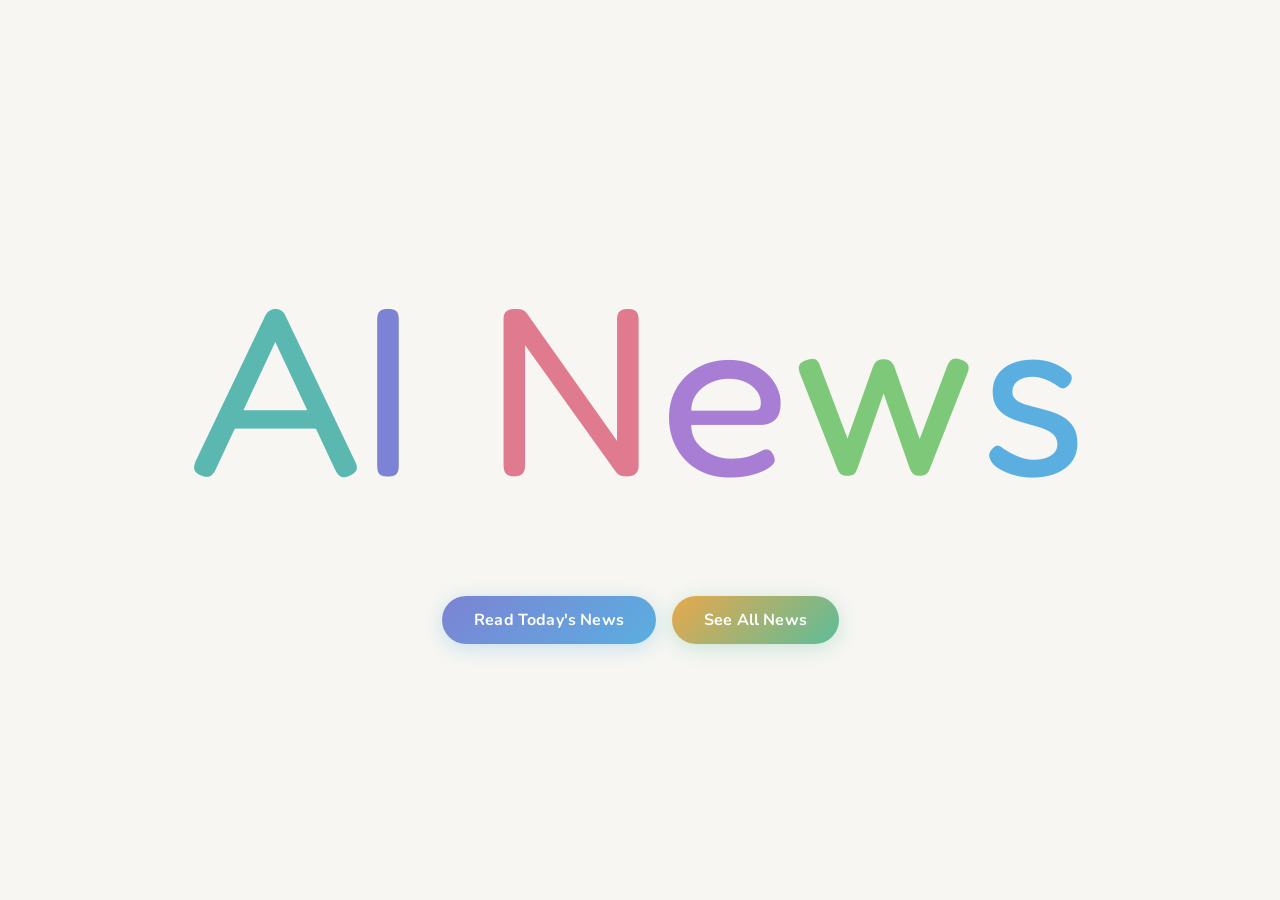
==== index.html @ c5410cfb "Initial site build: homepage, today, archive, publish pipeline" ====
<!DOCTYPE html>
<html lang="en">
<head>
  <meta charset="UTF-8" />
  <meta name="viewport" content="width=device-width, initial-scale=1.0" />
  <title>AI News</title>
  <link rel="icon" href="data:image/svg+xml,<svg xmlns=%22http://www.w3.org/2000/svg%22 viewBox=%220 0 100 100%22><text y=%22.9em%22 font-size=%2290%22>🎉</text></svg>">
  <link rel="preconnect" href="https://fonts.googleapis.com" />
  <link rel="preconnect" href="https://fonts.gstatic.com" crossorigin />
  <link href="https://fonts.googleapis.com/css2?family=Fredoka+One&family=Nunito:wght@400;500;700;800;900&display=swap" rel="stylesheet" />
  <link rel="stylesheet" href="css/style.css" />
</head>
<body>

  <!-- Soft cursor glow that follows the mouse -->
  <div class="cursor-glow" id="cursorGlow"></div>

  <main class="home">
    <!-- Parallax wrapper — JS translates this based on mouse position -->
    <div class="home-parallax" id="homeParallax">

      <!-- Shrink wrapper — CSS animates this on load -->
      <div class="home-wordmark-wrap" id="wordmarkWrap">
        <h1 class="wordmark" aria-label="AI News">
          <span class="word">
            <span class="l-a">A</span><span class="l-i">I</span>
          </span>
          <span class="space"></span>
          <span class="word">
            <span class="l-n">N</span><span class="l-e">e</span><span class="l-w">w</span><span class="l-s">s</span>
          </span>
        </h1>
      </div>

      <div class="home-actions" id="homeActions">
        <a href="today.html" class="btn btn-primary">Read Today's News</a>
        <a href="archive.html" class="btn btn-secondary">See All News</a>
      </div>

    </div>
  </main>

  <script src="js/main.js"></script>
</body>
</html>
---- css/style.css ----
/* ─── Reset & Base ─────────────────────────────────────────────────────────── */

*, *::before, *::after {
  box-sizing: border-box;
  margin: 0;
  padding: 0;
}

:root {
  --bg: #F7F6F2;
  --text: #1A1A1A;
  --text-muted: #6B6B6B;
  --border: #E2E0D8;
  --tile-bg: #FFFFFF;

  /* Button gradients */
  --btn-grad-a: linear-gradient(135deg, #7C83D4, #5AAFE0);
  --btn-grad-b: linear-gradient(135deg, #E8A84C, #5CBD9A);

  --font-display: 'Fredoka One', system-ui, sans-serif;
  --font: 'Nunito', system-ui, sans-serif;
  --transition-base: 0.3s ease;
}

html {
  font-size: 16px;
  -webkit-font-smoothing: antialiased;
}

body {
  background-color: var(--bg);
  color: var(--text);
  font-family: var(--font);
  min-height: 100vh;
}

a {
  text-decoration: none;
  color: inherit;
}

/* ─── Cursor Glow ───────────────────────────────────────────────────────────── */

.cursor-glow {
  position: fixed;
  width: 500px;
  height: 500px;
  border-radius: 50%;
  pointer-events: none;
  transform: translate(-50%, -50%);
  z-index: 0;
  opacity: 0;
  transition: opacity 0.4s ease;
  animation: glowShift 8s ease-in-out infinite;
}

.cursor-glow.active {
  opacity: 1;
}

@keyframes glowShift {
  0%,  100% { background: radial-gradient(circle, rgba(124, 131, 212, 0.18) 0%, transparent 65%); }
  17%        { background: radial-gradient(circle, rgba(224, 122, 143, 0.18) 0%, transparent 65%); }
  34%        { background: radial-gradient(circle, rgba(232, 168, 76,  0.18) 0%, transparent 65%); }
  51%        { background: radial-gradient(circle, rgba(92,  189, 154, 0.18) 0%, transparent 65%); }
  68%        { background: radial-gradient(circle, rgba(90,  175, 224, 0.18) 0%, transparent 65%); }
  85%        { background: radial-gradient(circle, rgba(168, 126, 212, 0.18) 0%, transparent 65%); }
}

/* ─── Wordmark ──────────────────────────────────────────────────────────────── */

.wordmark {
  font-family: var(--font-display);
  font-size: clamp(140px, 26vw, 300px);
  font-weight: 400; /* Fredoka One is a single-weight display font */
  letter-spacing: 0.01em;
  line-height: 1;
  display: flex;
  gap: 0;
  user-select: none;
}

.wordmark .word {
  display: flex;
}

.wordmark .space {
  width: 0.3em;
}

/* Individual letters — color is set by JS on load */
.wordmark span[class^="l-"] {
  display: inline-block;
  cursor: default;
}

/* Spring bounce on hover — overrides the float */
.wordmark span[class^="l-"]:hover {
  animation: letterBounce 0.5s cubic-bezier(0.34, 1.8, 0.64, 1) forwards;
}

@keyframes letterBounce {
  0%   { transform: translateY(0)    scale(1)    rotate(0deg);  }
  35%  { transform: translateY(-20px) scale(1.3)  rotate(-6deg); }
  65%  { transform: translateY(-8px)  scale(1.15) rotate(3deg);  }
  100% { transform: translateY(0)    scale(1)    rotate(0deg);  }
}

/* ─── Homepage ──────────────────────────────────────────────────────────────── */

.home {
  display: flex;
  flex-direction: column;
  align-items: center;
  justify-content: center;
  min-height: 100vh;
  padding: 2rem;
  text-align: center;
  position: relative;
  z-index: 1;
}

/* Mouse parallax target */
.home-parallax {
  display: flex;
  flex-direction: column;
  align-items: center;
  will-change: transform;
  /* JS sets inline transform */
}

/* Shrink/slide animation on load */
.home-wordmark-wrap {
  transform: translateY(0px) scale(1);
  transition: transform 0.8s cubic-bezier(0.34, 1.15, 0.64, 1);
}

.home-wordmark-wrap.shrunk {
  transform: translateY(-20px) scale(0.8);
}

/* Action buttons fade in after wordmark shrinks */
.home-actions {
  display: flex;
  gap: 1rem;
  margin-top: 2.5rem;
  opacity: 0;
  transform: translateY(14px);
  transition: opacity 0.5s ease 0.35s, transform 0.5s ease 0.35s;
  pointer-events: none;
}

.home-actions.visible {
  opacity: 1;
  transform: translateY(0);
  pointer-events: auto;
}

/* ─── Buttons ───────────────────────────────────────────────────────────────── */

.btn {
  display: inline-flex;
  align-items: center;
  padding: 0.8rem 2rem;
  border-radius: 100px;
  font-family: var(--font);
  font-size: 1rem;
  font-weight: 700;
  letter-spacing: 0.01em;
  color: #fff;
  border: none;
  cursor: pointer;
  transition: transform 0.2s cubic-bezier(0.34, 1.5, 0.64, 1),
              box-shadow 0.2s ease,
              opacity 0.2s ease;
}

.btn:hover {
  transform: translateY(-3px) scale(1.04);
}

.btn:active {
  transform: translateY(0) scale(0.98);
}

.btn-primary {
  background: var(--btn-grad-a);
  box-shadow: 0 4px 20px rgba(90, 175, 224, 0.3);
}

.btn-primary:hover {
  box-shadow: 0 8px 30px rgba(90, 175, 224, 0.45);
}

.btn-secondary {
  background: var(--btn-grad-b);
  box-shadow: 0 4px 20px rgba(92, 189, 154, 0.3);
}

.btn-secondary:hover {
  box-shadow: 0 8px 30px rgba(92, 189, 154, 0.45);
}

/* ─── Page Shell (shared nav) ───────────────────────────────────────────────── */

.page {
  min-height: 100vh;
}

.nav {
  display: flex;
  align-items: center;
  justify-content: space-between;
  padding: 1.5rem 2.5rem;
  border-bottom: 1px solid var(--border);
}

.nav-logo {
  font-family: var(--font-display);
  font-size: 1.6rem;
  font-weight: 400;
  letter-spacing: 0.01em;
  display: flex;
  gap: 0;
  cursor: pointer;
}

/* Nav logo letter colors are also randomized by JS on inner pages */
.nav-logo .l-a,
.nav-logo .l-i,
.nav-logo .l-n,
.nav-logo .l-e,
.nav-logo .l-w,
.nav-logo .l-s {
  display: inline-block;
  transition: transform 0.2s cubic-bezier(0.34, 1.6, 0.64, 1);
}

.nav-logo:hover .l-a { transform: translateY(-3px); transition-delay: 0.00s; }
.nav-logo:hover .l-i { transform: translateY(-3px); transition-delay: 0.04s; }
.nav-logo:hover .l-n { transform: translateY(-3px); transition-delay: 0.08s; }
.nav-logo:hover .l-e { transform: translateY(-3px); transition-delay: 0.12s; }
.nav-logo:hover .l-w { transform: translateY(-3px); transition-delay: 0.16s; }
.nav-logo:hover .l-s { transform: translateY(-3px); transition-delay: 0.20s; }

.nav-logo .space {
  width: 0.25em;
}

.nav-links {
  display: flex;
  gap: 2rem;
  font-size: 0.9rem;
  font-weight: 600;
  color: var(--text-muted);
}

.nav-links a:hover { color: var(--text); }
.nav-links a.active { color: var(--text); }

/* ─── Today Page ────────────────────────────────────────────────────────────── */

.today-page .content {
  max-width: 720px;
  margin: 0 auto;
  padding: 4rem 2rem;
}

.today-page .date-label {
  font-size: 0.78rem;
  font-weight: 700;
  letter-spacing: 0.1em;
  text-transform: uppercase;
  color: var(--text-muted);
  margin-bottom: 0.75rem;
}

.today-page h1 {
  font-family: var(--font-display);
  font-size: 2.4rem;
  font-weight: 400;
  letter-spacing: 0.01em;
  margin-bottom: 3rem;
}

.story {
  padding: 2rem 0;
  border-bottom: 1px solid var(--border);
}

.story:first-of-type {
  border-top: 1px solid var(--border);
}

.story-meta {
  display: flex;
  align-items: center;
  gap: 0.75rem;
  margin-bottom: 0.6rem;
}

.story-rank {
  font-size: 0.72rem;
  font-weight: 800;
  letter-spacing: 0.08em;
  text-transform: uppercase;
  color: var(--text-muted);
}

.story-source {
  font-size: 0.72rem;
  font-weight: 600;
  color: var(--text-muted);
  background: var(--border);
  padding: 0.2rem 0.65rem;
  border-radius: 100px;
}

.story h2 {
  font-size: 1.15rem;
  font-weight: 800;
  letter-spacing: -0.01em;
  margin-bottom: 0.5rem;
  line-height: 1.4;
}

.story p {
  font-size: 0.92rem;
  color: var(--text-muted);
  line-height: 1.75;
}

/* ─── Archive Page ──────────────────────────────────────────────────────────── */

.archive-page .content {
  max-width: 1100px;
  margin: 0 auto;
  padding: 4rem 2rem;
}

.archive-page h1 {
  font-family: var(--font-display);
  font-size: 2.4rem;
  font-weight: 400;
  letter-spacing: 0.01em;
  margin-bottom: 3rem;
}

.tile-grid {
  display: grid;
  grid-template-columns: repeat(3, 1fr);
  gap: 1.25rem;
}

.tile {
  background: var(--tile-bg);
  border: 1px solid var(--border);
  border-radius: 16px;
  padding: 1.75rem;
  cursor: pointer;
  transition: transform 0.25s cubic-bezier(0.34, 1.4, 0.64, 1),
              box-shadow 0.25s ease,
              border-color 0.25s ease;
  display: flex;
  flex-direction: column;
  gap: 0.75rem;
}

.tile:hover {
  transform: translateY(-5px) scale(1.01);
  box-shadow: 0 12px 40px rgba(0, 0, 0, 0.07);
  border-color: #ccc;
}

.tile-headline {
  font-size: 1rem;
  font-weight: 700;
  letter-spacing: -0.01em;
  line-height: 1.5;
  color: var(--text);
}

.tile-date {
  font-size: 0.78rem;
  font-weight: 600;
  color: var(--text-muted);
  margin-top: auto;
}

/* ─── Story score pill ──────────────────────────────────────────────────────── */

.story-score {
  font-size: 0.72rem;
  font-weight: 800;
  letter-spacing: 0.04em;
  padding: 0.2rem 0.65rem;
  border-radius: 100px;
  margin-left: auto;
}

/* ─── Story headline link ────────────────────────────────────────────────────── */

.story h2 a {
  color: inherit;
  text-decoration: none;
  transition: opacity 0.2s ease;
}

.story h2 a:hover {
  opacity: 0.65;
}

/* ─── Theme label ────────────────────────────────────────────────────────────── */

.theme-label {
  font-size: 0.82rem;
  font-weight: 700;
  color: var(--text-muted);
  margin-bottom: 2rem;
  letter-spacing: 0.01em;
}

/* ─── Tile accent bar ────────────────────────────────────────────────────────── */

.tile-accent {
  display: block;
  width: 28px;
  height: 3px;
  border-radius: 2px;
  margin-bottom: 0.25rem;
}

/* ─── Loading skeletons ──────────────────────────────────────────────────────── */

@keyframes shimmer {
  0%   { opacity: 0.5; }
  50%  { opacity: 1;   }
  100% { opacity: 0.5; }
}

.loading-bar {
  height: 1.1rem;
  background: var(--border);
  border-radius: 6px;
  width: 40%;
  margin-bottom: 1rem;
  animation: shimmer 1.6s ease-in-out infinite;
}

.loading-bar--short {
  width: 60%;
  height: 2.2rem;
}

.loading-stories {
  margin-top: 2rem;
}

.loading-story {
  height: 90px;
  background: var(--border);
  border-radius: 10px;
  margin-bottom: 1rem;
  animation: shimmer 1.6s ease-in-out infinite;
}

.loading-story:nth-child(2) { animation-delay: 0.2s; }
.loading-story:nth-child(3) { animation-delay: 0.4s; }

.loading-tile-grid {
  display: grid;
  grid-template-columns: repeat(3, 1fr);
  gap: 1.25rem;
}

.loading-tile {
  height: 130px;
  background: var(--border);
  border-radius: 16px;
  animation: shimmer 1.6s ease-in-out infinite;
}

.loading-tile:nth-child(2) { animation-delay: 0.15s; }
.loading-tile:nth-child(3) { animation-delay: 0.30s; }
.loading-tile:nth-child(4) { animation-delay: 0.45s; }
.loading-tile:nth-child(5) { animation-delay: 0.60s; }
.loading-tile:nth-child(6) { animation-delay: 0.75s; }

/* ─── Empty / error state ────────────────────────────────────────────────────── */

.empty-state {
  font-size: 0.95rem;
  color: var(--text-muted);
  padding: 3rem 0;
}

/* ─── Responsive ────────────────────────────────────────────────────────────── */

@media (max-width: 768px) {
  .tile-grid { grid-template-columns: repeat(2, 1fr); }
  .nav { padding: 1.25rem 1.5rem; }
  .home-actions { flex-direction: column; align-items: center; }
}

@media (max-width: 480px) {
  .tile-grid { grid-template-columns: 1fr; }
}
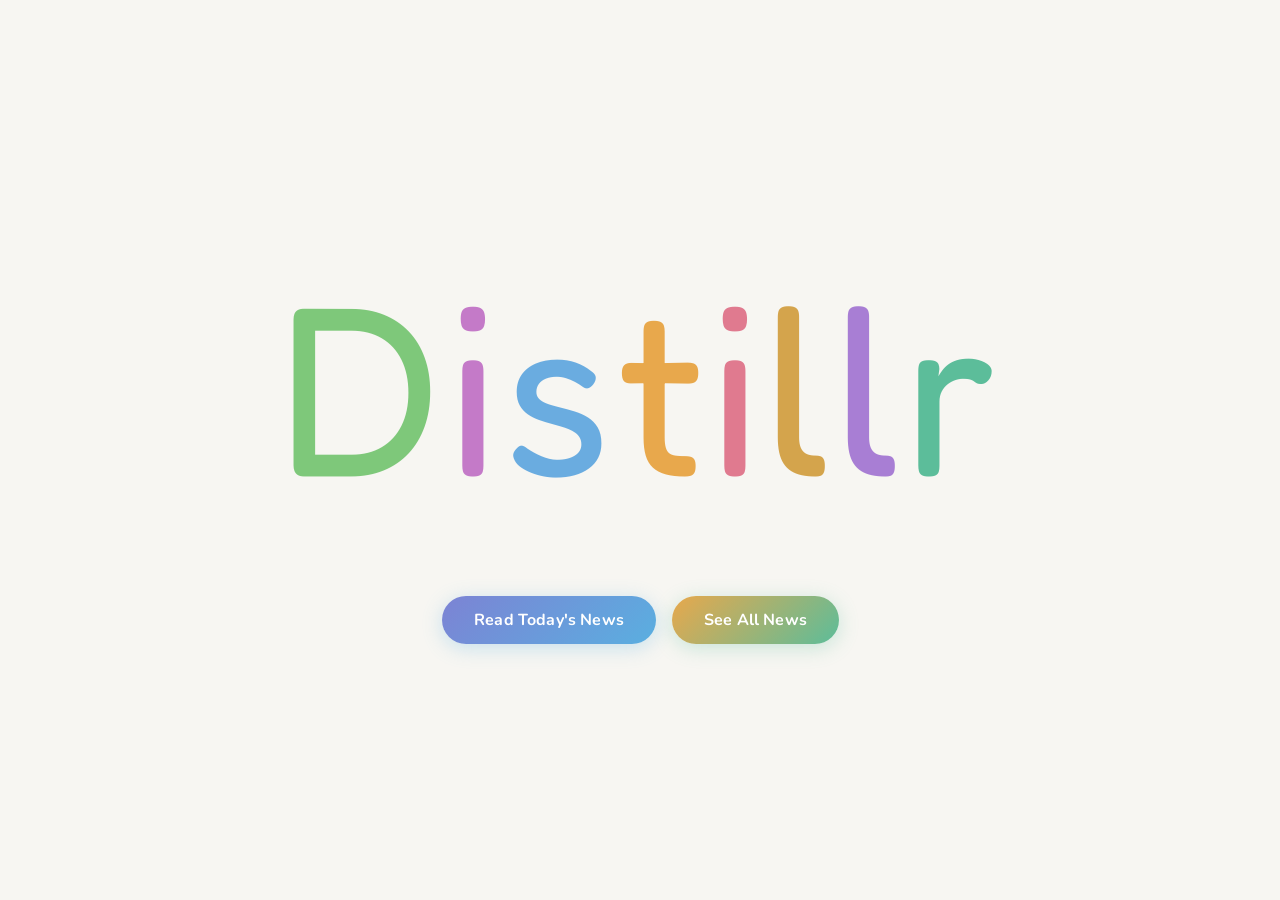
==== commit a83c71ba: "rebrand: AI News → Distillr; add collapsible sources drawer" ====
--- a/index.html
+++ b/index.html
@@ -3,7 +3,7 @@
 <head>
   <meta charset="UTF-8" />
   <meta name="viewport" content="width=device-width, initial-scale=1.0" />
-  <title>AI News</title>
+  <title>Distillr</title>
   <link rel="icon" href="data:image/svg+xml,<svg xmlns=%22http://www.w3.org/2000/svg%22 viewBox=%220 0 100 100%22><text y=%22.9em%22 font-size=%2290%22>🎉</text></svg>">
   <link rel="preconnect" href="https://fonts.googleapis.com" />
   <link rel="preconnect" href="https://fonts.gstatic.com" crossorigin />
@@ -21,13 +21,9 @@
 
       <!-- Shrink wrapper — CSS animates this on load -->
       <div class="home-wordmark-wrap" id="wordmarkWrap">
-        <h1 class="wordmark" aria-label="AI News">
+        <h1 class="wordmark" aria-label="Distillr">
           <span class="word">
-            <span class="l-a">A</span><span class="l-i">I</span>
-          </span>
-          <span class="space"></span>
-          <span class="word">
-            <span class="l-n">N</span><span class="l-e">e</span><span class="l-w">w</span><span class="l-s">s</span>
+            <span class="l-d">D</span><span class="l-i">i</span><span class="l-s">s</span><span class="l-t">t</span><span class="l-i2">i</span><span class="l-l">l</span><span class="l-l2">l</span><span class="l-r">r</span>
           </span>
         </h1>
       </div>
--- a/css/style.css
+++ b/css/style.css
@@ -225,27 +225,21 @@
   cursor: pointer;
 }
 
-/* Nav logo letter colors are also randomized by JS on inner pages */
-.nav-logo .l-a,
-.nav-logo .l-i,
-.nav-logo .l-n,
-.nav-logo .l-e,
-.nav-logo .l-w,
-.nav-logo .l-s {
+/* Nav logo letter colors are randomized by JS on inner pages */
+.nav-logo span[class^="l-"] {
   display: inline-block;
   transition: transform 0.2s cubic-bezier(0.34, 1.6, 0.64, 1);
 }
 
-.nav-logo:hover .l-a { transform: translateY(-3px); transition-delay: 0.00s; }
-.nav-logo:hover .l-i { transform: translateY(-3px); transition-delay: 0.04s; }
-.nav-logo:hover .l-n { transform: translateY(-3px); transition-delay: 0.08s; }
-.nav-logo:hover .l-e { transform: translateY(-3px); transition-delay: 0.12s; }
-.nav-logo:hover .l-w { transform: translateY(-3px); transition-delay: 0.16s; }
-.nav-logo:hover .l-s { transform: translateY(-3px); transition-delay: 0.20s; }
-
-.nav-logo .space {
-  width: 0.25em;
-}
+.nav-logo:hover .l-d  { transform: translateY(-3px); transition-delay: 0.00s; }
+.nav-logo:hover .l-i  { transform: translateY(-3px); transition-delay: 0.04s; }
+.nav-logo:hover .l-s  { transform: translateY(-3px); transition-delay: 0.08s; }
+.nav-logo:hover .l-t  { transform: translateY(-3px); transition-delay: 0.12s; }
+.nav-logo:hover .l-i2 { transform: translateY(-3px); transition-delay: 0.16s; }
+.nav-logo:hover .l-l  { transform: translateY(-3px); transition-delay: 0.20s; }
+.nav-logo:hover .l-l2 { transform: translateY(-3px); transition-delay: 0.24s; }
+.nav-logo:hover .l-r  { transform: translateY(-3px); transition-delay: 0.28s; }
+
 
 .nav-links {
   display: flex;
@@ -494,6 +488,57 @@
   padding: 3rem 0;
 }
 
+/* ─── Sources drawer ────────────────────────────────────────────────────────── */
+
+.sources-drawer {
+  margin-top: 3rem;
+  border-top: 1px solid var(--border);
+  padding-top: 1.5rem;
+}
+
+.sources-drawer summary {
+  font-size: 0.78rem;
+  font-weight: 700;
+  letter-spacing: 0.1em;
+  text-transform: uppercase;
+  color: var(--text-muted);
+  cursor: pointer;
+  user-select: none;
+  list-style: none;
+  display: flex;
+  align-items: center;
+  gap: 0.4rem;
+}
+
+.sources-drawer summary::-webkit-details-marker { display: none; }
+
+.sources-drawer summary::after {
+  content: '↓';
+  font-size: 0.7rem;
+  opacity: 0.5;
+  transition: transform 0.2s ease;
+}
+
+.sources-drawer[open] summary::after {
+  transform: rotate(180deg);
+}
+
+.sources-drawer ul {
+  list-style: none;
+  margin-top: 1rem;
+  display: flex;
+  flex-direction: column;
+  gap: 0.35rem;
+}
+
+.sources-drawer ul a {
+  font-size: 0.82rem;
+  color: var(--text-muted);
+  word-break: break-all;
+}
+
+.sources-drawer ul a:hover { color: var(--text); }
+
 /* ─── Responsive ────────────────────────────────────────────────────────────── */
 
 @media (max-width: 768px) {
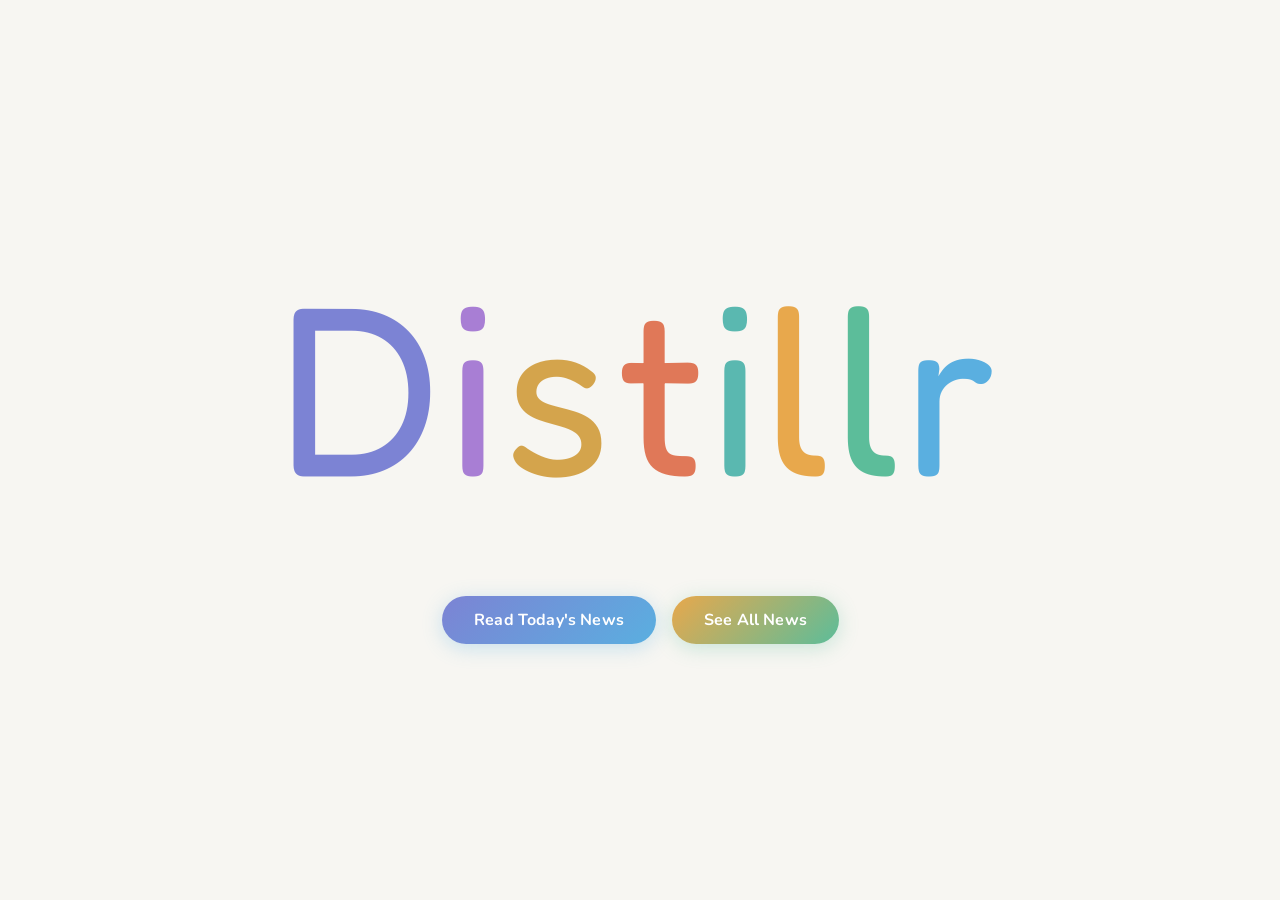
==== commit 4a709e9b: "ui: category accents, click-to-expand, 920px width, favicon, meta parsing fix Co-Authored-By: Claude" ====
--- a/index.html
+++ b/index.html
@@ -4,7 +4,8 @@
   <meta charset="UTF-8" />
   <meta name="viewport" content="width=device-width, initial-scale=1.0" />
   <title>Distillr</title>
-  <link rel="icon" href="data:image/svg+xml,<svg xmlns=%22http://www.w3.org/2000/svg%22 viewBox=%220 0 100 100%22><text y=%22.9em%22 font-size=%2290%22>🎉</text></svg>">
+  <link rel="icon" href="favicon.svg" type="image/svg+xml">
+  <link rel="apple-touch-icon" href="favicon.svg">
   <link rel="preconnect" href="https://fonts.googleapis.com" />
   <link rel="preconnect" href="https://fonts.gstatic.com" crossorigin />
   <link href="https://fonts.googleapis.com/css2?family=Fredoka+One&family=Nunito:wght@400;500;700;800;900&display=swap" rel="stylesheet" />
--- a/css/style.css
+++ b/css/style.css
@@ -255,7 +255,7 @@
 /* ─── Today Page ────────────────────────────────────────────────────────────── */
 
 .today-page .content {
-  max-width: 720px;
+  max-width: 920px;
   margin: 0 auto;
   padding: 4rem 2rem;
 }
@@ -550,3 +550,313 @@
 @media (max-width: 480px) {
   .tile-grid { grid-template-columns: 1fr; }
 }
+
+/* ─── Report Header ──────────────────────────────────────────────────────────── */
+
+.report-header {
+  margin-bottom: 2.5rem;
+}
+
+/* Tighten the h1 margin — the report-header handles spacing below */
+.today-page h1 {
+  margin-bottom: 0.75rem;
+}
+
+.welcome-line {
+  font-size: 1rem;
+  color: var(--text-muted);
+  font-style: italic;
+  line-height: 1.65;
+  margin-top: 0.5rem;
+}
+
+/* ─── Essentials Zone ───────────────────────────────────────────────────────── */
+
+.essentials-zone {
+  background: #fff;
+  border: 1px solid var(--border);
+  border-left: 4px solid #7C83D4;
+  border-radius: 12px;
+  padding: 1.5rem 1.75rem;
+  margin-bottom: 2rem;
+}
+
+.essentials-label {
+  display: block;
+  font-size: 0.7rem;
+  font-weight: 800;
+  letter-spacing: 0.14em;
+  text-transform: uppercase;
+  color: #7C83D4;
+  margin-bottom: 1.25rem;
+}
+
+/* ─── Story Rows ────────────────────────────────────────────────────────────── */
+
+.story-row {
+  padding: 0.85rem 0;
+  border-bottom: 1px solid var(--border);
+  cursor: pointer;
+}
+
+.story-row:last-child {
+  border-bottom: none;
+}
+
+.essentials-zone .story-row:first-of-type {
+  padding-top: 0;
+}
+
+.story-row-main {
+  display: flex;
+  align-items: flex-start;
+  gap: 1rem;
+}
+
+.story-row-text {
+  flex: 1;
+  line-height: 1.65;
+}
+
+.essential-badge {
+  display: inline-block;
+  font-size: 0.64rem;
+  font-weight: 800;
+  letter-spacing: 0.08em;
+  text-transform: uppercase;
+  padding: 0.15rem 0.6rem;
+  border-radius: 100px;
+  margin-right: 0.45rem;
+  vertical-align: middle;
+  position: relative;
+  top: -1px;
+}
+
+.story-headline-line {
+  display: block;
+  margin-bottom: 0.2rem;
+}
+
+.story-headline {
+  display: inline;
+  font-size: 1rem;
+  font-weight: 800;
+  color: var(--text);
+  text-decoration: none;
+  letter-spacing: -0.01em;
+  transition: opacity 0.2s ease;
+}
+
+.story-headline:hover {
+  opacity: 0.65;
+}
+
+.story-summary {
+  display: block;
+  font-size: 0.92rem;
+  font-weight: 500;
+  color: var(--text-muted);
+  line-height: 1.6;
+  margin: 0;
+}
+
+/* ─── Expand Button ─────────────────────────────────────────────────────────── */
+
+.expand-btn {
+  flex-shrink: 0;
+  background: none;
+  border: 1px solid var(--border);
+  border-radius: 100px;
+  font-family: var(--font);
+  font-size: 0.72rem;
+  font-weight: 700;
+  color: var(--text-muted);
+  padding: 0.25rem 0.8rem;
+  cursor: pointer;
+  transition: background 0.15s ease, color 0.15s ease, border-color 0.15s ease;
+  white-space: nowrap;
+  margin-top: 0.15rem;
+}
+
+.expand-btn:hover {
+  background: var(--border);
+  color: var(--text);
+  border-color: #ccc;
+}
+
+/* ─── Expand Panel ───────────────────────────────────────────────────────────── */
+
+/* CSS grid-template-rows trick: animates from 0 to natural height with no JS */
+.story-expand {
+  display: grid;
+  grid-template-rows: 0fr;
+  transition: grid-template-rows 0.3s ease;
+}
+
+.story-expand.open {
+  grid-template-rows: 1fr;
+}
+
+.story-expand-inner {
+  min-height: 0;
+  overflow: hidden;
+}
+
+.story-body {
+  display: flex;
+  flex-direction: column;
+  gap: 0.75rem;
+  padding: 1rem 0 0.5rem;
+  font-size: 0.92rem;
+  line-height: 1.75;
+  color: var(--text-muted);
+}
+
+.source-quip {
+  font-style: italic;
+}
+
+.source-quip a {
+  font-style: normal;
+  font-weight: 700;
+  text-decoration: none;
+  transition: opacity 0.2s ease;
+}
+
+.source-quip a:hover {
+  opacity: 0.7;
+}
+
+/* ─── Transition Divider ────────────────────────────────────────────────────── */
+
+.transition-divider {
+  display: flex;
+  align-items: center;
+  gap: 1rem;
+  margin: 2.5rem 0;
+  color: var(--text-muted);
+  font-size: 0.75rem;
+  font-weight: 700;
+  letter-spacing: 0.1em;
+  text-transform: uppercase;
+}
+
+.transition-divider::before,
+.transition-divider::after {
+  content: '';
+  flex: 1;
+  height: 1px;
+  background: var(--border);
+}
+
+/* ─── Full List & Category Sections ─────────────────────────────────────────── */
+
+.full-list {
+  display: flex;
+  flex-direction: column;
+  gap: 3rem;
+}
+
+.category-header {
+  display: flex;
+  align-items: baseline;
+  gap: 0.75rem;
+  margin-bottom: 0.75rem;
+  padding-bottom: 0.6rem;
+  border-bottom: 2px solid var(--border);
+}
+
+.category-title {
+  font-family: var(--font-display);
+  font-size: 1.5rem;
+  font-weight: 400;
+  letter-spacing: 0.01em;
+  color: var(--text);
+}
+
+.category-subtitle {
+  font-size: 0.7rem;
+  font-weight: 700;
+  letter-spacing: 0.1em;
+  text-transform: uppercase;
+  color: var(--text-muted);
+}
+
+/* ─── Archive Tile Redesign ─────────────────────────────────────────────────── */
+
+.tile-date-big {
+  font-family: var(--font-display);
+  font-size: 1.35rem;
+  font-weight: 400;
+  letter-spacing: 0.01em;
+  color: var(--text);
+  line-height: 1.2;
+}
+
+.tile-count {
+  font-size: 0.75rem;
+  font-weight: 600;
+  color: var(--text-muted);
+  margin-top: auto;
+}
+
+.tile-tagline {
+  font-size: 0.78rem;
+  font-weight: 600;
+  color: var(--text-muted);
+  margin-top: auto;
+  font-style: italic;
+}
+
+/* ─── Category Color Accents ────────────────────────────────────────────────── */
+
+.category-section {
+  border-left: 3px solid transparent;
+  padding-left: 1.25rem;
+}
+
+.category-section[data-category="Brains"]             { border-left-color: #7C83D4; }
+.category-section[data-category="Bags"]               { border-left-color: #E8A84C; }
+.category-section[data-category="Shiny New Things"]   { border-left-color: #5CBD9A; }
+.category-section[data-category="Uh Oh"]              { border-left-color: #E07A8F; }
+.category-section[data-category="Everyone's Talking"] { border-left-color: #5AAFE0; }
+.category-section[data-category="Actually Useful"]    { border-left-color: #A87ED4; }
+.category-section[data-category="Try This"]           { border-left-color: #E07858; }
+.category-section[data-category="More"]               { border-left-color: var(--border); }
+
+.category-section[data-category="Brains"] .category-title             { color: #7C83D4; }
+.category-section[data-category="Bags"] .category-title               { color: #E8A84C; }
+.category-section[data-category="Shiny New Things"] .category-title   { color: #5CBD9A; }
+.category-section[data-category="Uh Oh"] .category-title              { color: #E07A8F; }
+.category-section[data-category="Everyone's Talking"] .category-title { color: #5AAFE0; }
+.category-section[data-category="Actually Useful"] .category-title    { color: #A87ED4; }
+.category-section[data-category="Try This"] .category-title           { color: #E07858; }
+
+/* ─── Empty body placeholder ────────────────────────────────────────────────── */
+
+.story-body--empty::before {
+  content: 'Full breakdown coming.';
+  display: block;
+  font-style: italic;
+  color: var(--text-muted);
+  opacity: 0.45;
+  font-size: 0.85rem;
+  padding: 0.5rem 0;
+}
+
+/* ─── Scroll Progress Bar ───────────────────────────────────────────────────── */
+
+#scroll-progress {
+  position: fixed;
+  top: 0;
+  left: 0;
+  height: 3px;
+  width: 0%;
+  /* Cycles through the site's brand palette */
+  background: linear-gradient(90deg, #7C83D4, #E07A8F, #E8A84C, #5CBD9A, #5AAFE0);
+  z-index: 9999;
+  opacity: 0;
+  /* Width is set directly by JS — no transition so it tracks the scroll exactly */
+  transition: opacity 0.4s ease;
+  pointer-events: none;
+}
